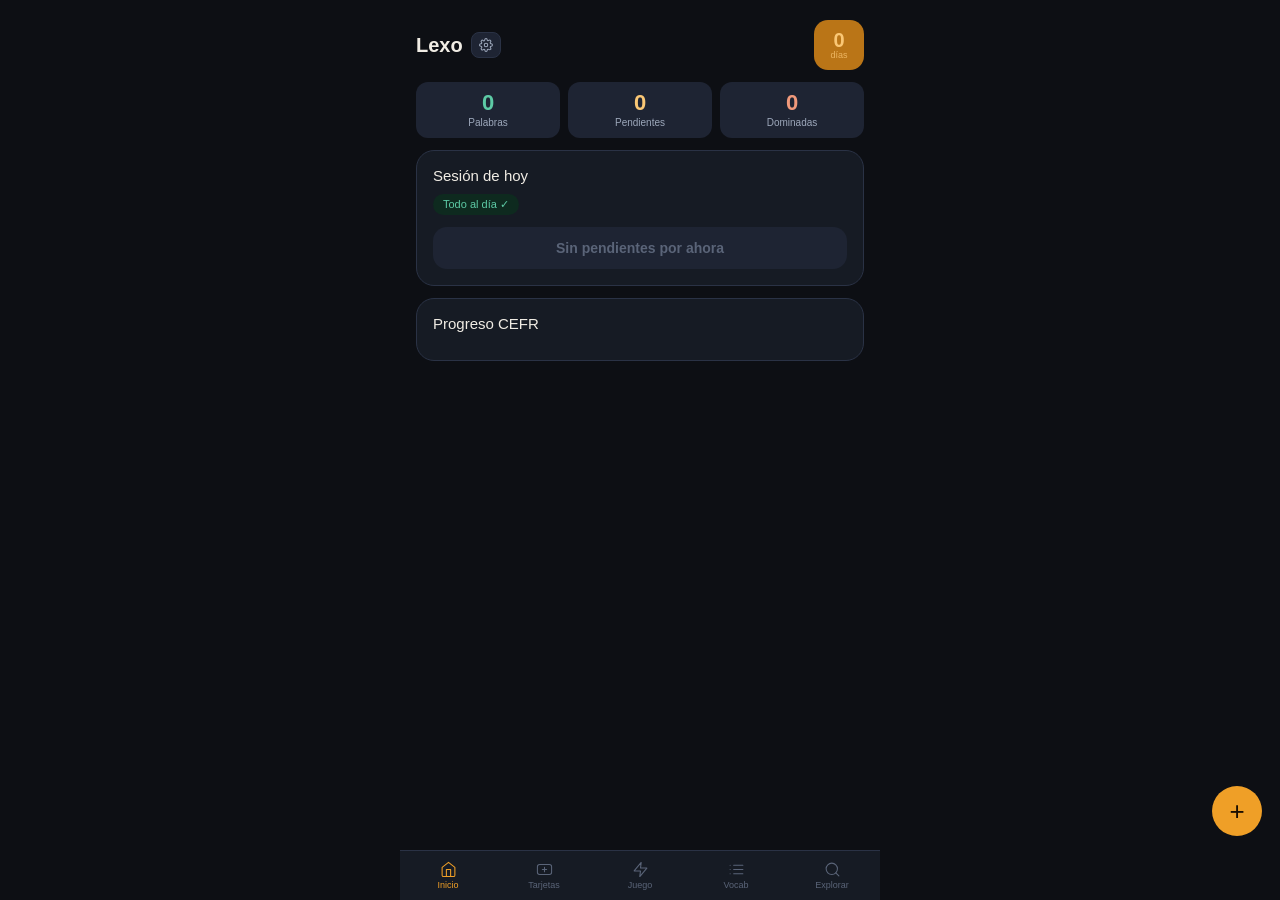
==== app/src/main/assets/Lexo.html @ b7b0d105 "Mover repositorio de cuenta; primer commit." ====
<!DOCTYPE html>
<html lang="es">
<head>
<meta charset="UTF-8">
<meta name="viewport" content="width=device-width, initial-scale=1, user-scalable=no, viewport-fit=cover">
<title>Lexo – Aprende inglés</title>
<style>
*{box-sizing:border-box;margin:0;padding:0;-webkit-tap-highlight-color:transparent}
:root{
  --bg:#0d0f14;--bg2:#161b24;--bg3:#1e2433;--border:#2a3245;
  --amber:#EF9F27;--amber-l:#FAC775;--amber-d:#BA7517;
  --teal:#1D9E75;--teal-l:#5DCAA5;
  --coral:#D85A30;--blue:#378ADD;--blue-l:#85B7EB;
  --red:#E24B4A;--pink-l:#ED93B1;--purple-l:#AFA9EC;
  --text:#f0ece4;--text2:#9da8bb;--text3:#5a6478;
  --font:-apple-system,BlinkMacSystemFont,'Segoe UI',sans-serif;
}
html,body{height:100%;width:100%;background:var(--bg);color:var(--text);font-family:var(--font);overflow:hidden;font-size:16px}
#app{height:100%;display:flex;flex-direction:column;max-width:480px;margin:0 auto;position:relative}
.screen{display:none;flex:1;flex-direction:column;overflow:hidden;min-height:0}
.screen.active{display:flex}
.scroll{flex:1;overflow-y:auto;padding:16px;min-height:0}
.scroll::-webkit-scrollbar{display:none}
.nav{display:flex;background:var(--bg2);border-top:0.5px solid var(--border);
  padding:6px 0;padding-bottom:max(6px,env(safe-area-inset-bottom));flex-shrink:0}
.nav-btn{flex:1;display:flex;flex-direction:column;align-items:center;gap:2px;
  padding:4px 2px;border:none;background:transparent;cursor:pointer;
  color:var(--text3);font-size:9px;font-family:var(--font);transition:color .15s}
.nav-btn.active{color:var(--amber)}
.nav-icon svg{width:17px;height:17px;stroke:currentColor;fill:none;stroke-width:1.5;stroke-linecap:round;stroke-linejoin:round;display:block}
.card{background:var(--bg2);border:0.5px solid var(--border);border-radius:18px;padding:16px;margin-bottom:12px}
.card-sm{background:var(--bg3);border:0.5px solid var(--border);border-radius:12px;padding:12px}
h2{font-size:20px;font-weight:600}
h3{font-size:15px;font-weight:500}
.muted{color:var(--text2);font-size:13px}
.tiny{color:var(--text3);font-size:11px}
.btn{border:none;border-radius:14px;padding:13px;font-size:14px;font-weight:600;
  font-family:var(--font);cursor:pointer;width:100%;transition:opacity .15s}
.btn:active{opacity:.85}
.btn-primary{background:var(--amber);color:#1a0e00}
.btn-primary:disabled{background:var(--bg3);color:var(--text3);cursor:default}
.btn-secondary{background:var(--bg3);border:0.5px solid var(--border);color:var(--text)}
.stats{display:grid;grid-template-columns:1fr 1fr 1fr;gap:8px;margin-bottom:12px}
.stat{background:var(--bg3);border-radius:12px;padding:10px;text-align:center}
.stat-n{font-size:22px;font-weight:600;line-height:1}
.stat-l{font-size:10px;color:var(--text2);margin-top:3px}
.chip{display:inline-block;padding:4px 10px;border-radius:20px;font-size:11px;font-weight:500}
.chip-new{background:#1a2d4a;color:var(--blue-l)}
.chip-review{background:#2a1e08;color:var(--amber-l)}
.chip-hard{background:#2d1515;color:#F0997B}
.chip-done{background:#0e2a1f;color:var(--teal-l)}
.cefr{display:inline-block;padding:2px 7px;border-radius:5px;font-size:10px;font-weight:700}
.cefr-a1,.cefr-a2{background:#1a2d4a;color:var(--blue-l)}
.cefr-b1,.cefr-b2{background:#2a1e08;color:var(--amber-l)}
.cefr-c1,.cefr-c2{background:#2d1a2a;color:var(--pink-l)}
.progress-bar{display:flex;gap:3px;padding:10px 16px 0;flex-shrink:0}
.prog-seg{flex:1;height:3px;border-radius:2px;background:var(--border)}
.prog-seg.done{background:var(--amber)}
.prog-seg.current{background:var(--amber-l)}
.flash-word{font-size:36px;font-weight:700;color:var(--text);letter-spacing:-1px}
.flash-pos{font-size:12px;color:var(--amber);font-weight:500;margin-top:2px}
.divider{height:0.5px;background:var(--border);margin:12px 0}
.ipa-row{display:flex;align-items:center;gap:10px;background:var(--bg);border-radius:10px;padding:8px 12px;margin-top:8px}
.play-btn{width:28px;height:28px;border-radius:50%;background:var(--amber-d);border:none;cursor:pointer;color:#fff;font-size:10px;flex-shrink:0;display:flex;align-items:center;justify-content:center}
.hint-badge{display:inline-block;background:var(--teal);border-radius:6px;padding:2px 8px;font-size:11px;color:#fff;margin-bottom:6px}
.hidden-pill{display:inline-block;background:var(--border);border-radius:4px;padding:3px 24px;color:var(--border);font-size:13px;user-select:none}
.rating{display:flex;gap:5px;padding:8px 14px 12px;flex-shrink:0}
.rate-btn{flex:1;padding:10px 4px;border-radius:12px;border:0.5px solid;cursor:pointer;font-size:11px;font-weight:500;font-family:var(--font);line-height:1.4;text-align:center;transition:opacity .1s}
.rate-btn:active{opacity:.8}
.rate-1{background:#1f0e0e;border-color:#993C1D;color:#F0997B}
.rate-2{background:#221a08;border-color:var(--amber-d);color:var(--amber-l)}
.rate-3{background:#0d2018;border-color:var(--teal);color:var(--teal-l)}
.rate-4{background:#0e1e3a;border-color:#185FA5;color:var(--blue-l)}
.mastery-bar{height:4px;background:var(--border);border-radius:2px;overflow:hidden;margin-top:4px}
.mastery-fill{height:100%;border-radius:2px;transition:width .4s}
input,textarea,select{background:var(--bg3);border:0.5px solid var(--border);border-radius:12px;padding:11px 13px;color:var(--text);font-size:14px;font-family:var(--font);width:100%;outline:none;-webkit-appearance:none}
input:focus,textarea:focus,select:focus{border-color:var(--amber-d)}
input::placeholder,textarea::placeholder{color:var(--text3)}
textarea{resize:none;height:68px}
select option{background:var(--bg3)}
label{display:block;font-size:12px;color:var(--text2);margin-bottom:5px;margin-top:12px}
label:first-child{margin-top:0}
.overlay{display:none;position:fixed;inset:0;background:rgba(0,0,0,.72);z-index:100;align-items:flex-end;justify-content:center}
.overlay.open{display:flex}
.modal{background:var(--bg2);border-radius:24px 24px 0 0;padding:20px 20px max(20px,env(safe-area-inset-bottom));width:100%;max-width:480px;max-height:90vh;overflow-y:auto}
.modal::-webkit-scrollbar{display:none}
.handle{width:36px;height:4px;border-radius:2px;background:var(--border);margin:0 auto 16px}
.fab{position:fixed;bottom:calc(64px + env(safe-area-inset-bottom));right:18px;width:50px;height:50px;border-radius:50%;background:var(--amber);border:none;cursor:pointer;font-size:26px;color:#1a0e00;display:none;align-items:center;justify-content:center;z-index:50;font-weight:300;line-height:1}
.game-word-big{font-size:40px;font-weight:700;text-align:center;letter-spacing:-1px}
.choices{display:grid;grid-template-columns:1fr 1fr;gap:8px;margin-bottom:10px}
.choice{background:var(--bg3);border:0.5px solid var(--border);border-radius:14px;padding:12px 8px;cursor:pointer;font-size:12px;color:var(--text);text-align:center;line-height:1.4;transition:border-color .1s,background .1s;font-family:var(--font)}
.choice.correct{background:#0d2018;border-color:var(--teal);color:var(--teal-l)}
.choice.wrong{background:#1f0e0e;border-color:var(--red);color:#F0997B}
.choice:active:not(.correct):not(.wrong){opacity:.8}
.word-row{display:flex;align-items:center;gap:10px;padding:11px 0;border-bottom:0.5px solid var(--border);cursor:pointer}
.word-row:last-child{border-bottom:none}
.word-dot{width:8px;height:8px;border-radius:50%;flex-shrink:0}
.center-view{flex:1;display:flex;flex-direction:column;align-items:center;justify-content:center;padding:32px;text-align:center}
.big-icon{font-size:56px;margin-bottom:14px}
.empty{text-align:center;padding:36px 20px;color:var(--text3);font-size:14px;line-height:1.7}
.filter-chip{padding:5px 12px;border-radius:20px;border:0.5px solid;background:transparent;font-size:11px;cursor:pointer;font-family:var(--font);transition:all .15s;white-space:nowrap}
.tag-row{display:flex;flex-wrap:wrap;gap:6px}
.streak-badge{width:50px;height:50px;border-radius:14px;background:var(--amber-d);display:flex;flex-direction:column;align-items:center;justify-content:center;flex-shrink:0}
.streak-n{font-size:20px;font-weight:700;color:var(--amber-l);line-height:1}
.streak-lbl{font-size:9px;color:var(--amber-l);opacity:.8}
.spinner{width:20px;height:20px;border:2px solid var(--border);border-top-color:var(--amber);border-radius:50%;animation:spin .7s linear infinite;display:inline-block}
@keyframes spin{to{transform:rotate(360deg)}}
.timer-svg{transform:rotate(-90deg)}
.timer-bg{fill:none;stroke:var(--border);stroke-width:3.5}
.timer-fg{fill:none;stroke-width:3.5;stroke-linecap:round}
.diff-grid{display:grid;grid-template-columns:1fr 1fr 1fr;gap:8px;margin:10px 0}
.diff-btn{padding:12px 6px;border-radius:14px;border:0.5px solid var(--border);background:var(--bg3);cursor:pointer;text-align:center;transition:all .15s;font-family:var(--font)}
.diff-btn.sel{border-color:var(--amber-d);background:#2a1e08}
.diff-title{font-size:13px;font-weight:600;color:var(--text)}
.diff-sub{font-size:10px;color:var(--text2);margin-top:3px;line-height:1.4}
.cefr-progress-card{background:var(--bg3);border-radius:14px;padding:11px 13px;margin-bottom:8px;border:0.5px solid var(--border)}
.cefr-prog-bar{height:4px;border-radius:3px;background:var(--border);overflow:hidden;margin-top:6px}
.cefr-prog-fill{height:100%;border-radius:3px}
.vtab-row{display:flex;overflow-x:auto;gap:6px;padding:0 16px 8px;flex-shrink:0}
.vtab-row::-webkit-scrollbar{display:none}
.vtab{padding:6px 12px;border-radius:20px;border:0.5px solid var(--border);background:transparent;font-size:11px;cursor:pointer;font-family:var(--font);color:var(--text2);white-space:nowrap;transition:all .15s}
.vtab.active{background:#2a1e08;border-color:var(--amber-d);color:var(--amber-l);font-weight:500}
.result-row{display:flex;justify-content:space-between;align-items:center;padding:8px 0;border-bottom:0.5px solid var(--border);font-size:13px}
.result-row:last-child{border-bottom:none}

/* Word image */
.word-img{width:100%;height:120px;border-radius:12px;object-fit:cover;margin-bottom:10px;background:var(--bg3);}

/* Suggested words */
.sug-word-card{background:var(--bg3);border:0.5px solid var(--border);border-radius:14px;padding:12px 14px;margin-bottom:8px;display:flex;align-items:center;gap:12px;cursor:pointer;transition:border-color .15s}
.sug-word-card:active{opacity:.8}
.sug-word-card.added{border-color:var(--teal);background:#0e2a1f}
.sug-word-info{flex:1;min-width:0}
.sug-word-name{font-size:16px;font-weight:600}
.sug-word-tr{font-size:12px;color:var(--amber-l);margin-top:2px}
.sug-word-meta{font-size:10px;color:var(--text3);margin-top:2px}
.sug-add-btn{width:30px;height:30px;border-radius:50%;border:none;cursor:pointer;font-size:16px;flex-shrink:0;display:flex;align-items:center;justify-content:center;font-family:var(--font);transition:all .2s}
.sug-add-btn.add{background:var(--amber);color:#1a0e00}
.sug-add-btn.done{background:var(--teal);color:#fff}

/* Audio example row */
.example-row{display:flex;align-items:flex-start;gap:8px}
.example-text{flex:1;font-size:13px;color:var(--text);font-style:italic;line-height:1.6}
.audio-btn{width:26px;height:26px;border-radius:50%;background:var(--bg3);border:0.5px solid var(--border);cursor:pointer;display:flex;align-items:center;justify-content:center;flex-shrink:0;margin-top:2px}
</style>
</head>
<body>
<div id="app">

<!-- ═══ HOME ══════════════════════════════════════════════════ -->
<div class="screen active" id="screen-home">
  <div class="scroll">
    <div style="display:flex;justify-content:space-between;align-items:center;margin-bottom:12px;padding-top:4px;">
      <div style="display:flex;align-items:center;gap:8px;">
        <h2>Lexo</h2>
        <button onclick="openSettings()" style="background:var(--bg3);border:0.5px solid var(--border);border-radius:8px;padding:5px 7px;cursor:pointer;display:flex;align-items:center;">
          <svg width="14" height="14" viewBox="0 0 24 24" fill="none" stroke="var(--text2)" stroke-width="1.8" stroke-linecap="round" stroke-linejoin="round"><circle cx="12" cy="12" r="3"/><path d="M19.4 15a1.65 1.65 0 00.33 1.82l.06.06a2 2 0 010 2.83 2 2 0 01-2.83 0l-.06-.06a1.65 1.65 0 00-1.82-.33 1.65 1.65 0 00-1 1.51V21a2 2 0 01-4 0v-.09A1.65 1.65 0 009 19.4a1.65 1.65 0 00-1.82.33l-.06.06a2 2 0 01-2.83-2.83l.06-.06A1.65 1.65 0 004.68 15a1.65 1.65 0 00-1.51-1H3a2 2 0 010-4h.09A1.65 1.65 0 004.6 9a1.65 1.65 0 00-.33-1.82l-.06-.06a2 2 0 012.83-2.83l.06.06A1.65 1.65 0 009 4.68a1.65 1.65 0 001-1.51V3a2 2 0 014 0v.09a1.65 1.65 0 001 1.51 1.65 1.65 0 001.82-.33l.06-.06a2 2 0 012.83 2.83l-.06.06A1.65 1.65 0 0019.4 9a1.65 1.65 0 001.51 1H21a2 2 0 010 4h-.09a1.65 1.65 0 00-1.51 1z"/></svg>
        </button>
      </div>
      <div class="streak-badge"><span class="streak-n" id="streak-count">0</span><span class="streak-lbl">días</span></div>
    </div>
    <div class="stats">
      <div class="stat"><div class="stat-n" style="color:var(--teal-l)" id="stat-total">0</div><div class="stat-l">Palabras</div></div>
      <div class="stat"><div class="stat-n" style="color:var(--amber-l)" id="stat-due">0</div><div class="stat-l">Pendientes</div></div>
      <div class="stat"><div class="stat-n" style="color:#F0997B" id="stat-mastered">0</div><div class="stat-l">Dominadas</div></div>
    </div>
    <div class="card">
      <h3 style="margin-bottom:10px;">Sesión de hoy</h3>
      <div class="tag-row" id="session-tags" style="margin-bottom:12px;"></div>
      <button class="btn btn-primary" id="start-btn" onclick="startStudy()">Comenzar sesión →</button>
    </div>
    <div class="card" style="margin-bottom:12px;">
      <div style="display:flex;justify-content:space-between;align-items:center;margin-bottom:12px;">
        <h3>Progreso CEFR</h3>
        <span style="font-size:11px;color:var(--amber-l);font-weight:500;" id="cefr-est"></span>
      </div>
      <div id="cefr-progress-list"></div>
    </div>
    <div style="height:8px;"></div>
  </div>
  <nav class="nav" id="nav1">
    <button class="nav-btn active" onclick="showScreen('home')"><div class="nav-icon"><svg viewBox="0 0 24 24"><path d="M3 9l9-7 9 7v11a2 2 0 01-2 2H5a2 2 0 01-2-2z"/><polyline points="9 22 9 12 15 12 15 22"/></svg></div>Inicio</button>
    <button class="nav-btn" onclick="showScreen('study')"><div class="nav-icon"><svg viewBox="0 0 24 24"><rect x="2" y="5" width="20" height="14" rx="3"/><path d="M12 9v6M9 12h6"/></svg></div>Tarjetas</button>
    <button class="nav-btn" onclick="showScreen('game')"><div class="nav-icon"><svg viewBox="0 0 24 24"><polygon points="13 2 3 14 12 14 11 22 21 10 12 10 13 2"/></svg></div>Juego</button>
    <button class="nav-btn" onclick="showScreen('vocab')"><div class="nav-icon"><svg viewBox="0 0 24 24"><line x1="8" y1="6" x2="21" y2="6"/><line x1="8" y1="12" x2="21" y2="12"/><line x1="8" y1="18" x2="21" y2="18"/><line x1="3" y1="6" x2="3.01" y2="6"/><line x1="3" y1="12" x2="3.01" y2="12"/><line x1="3" y1="18" x2="3.01" y2="18"/></svg></div>Vocab</button>
    <button class="nav-btn" onclick="showScreen('explore')"><div class="nav-icon"><svg viewBox="0 0 24 24"><circle cx="11" cy="11" r="8"/><path d="M21 21l-4.35-4.35"/></svg></div>Explorar</button>
  </nav>
</div>

<!-- ═══ STUDY ═════════════════════════════════════════════════ -->
<div class="screen" id="screen-study">
  <div id="study-session" style="display:flex;flex-direction:column;height:100%;min-height:0;">
    <div class="progress-bar" id="study-prog"></div>
    <div style="display:flex;justify-content:space-between;padding:5px 16px 0;flex-shrink:0;">
      <span class="tiny" id="study-counter">0 / 0</span>
      <span class="tiny" id="study-hint-lbl"></span>
    </div>
    <div class="scroll" id="flash-content" style="padding-bottom:4px;"></div>
    <div class="rating">
      <button class="rate-btn rate-1" onclick="rate(1)">✕<br><span style="font-size:10px;">Olvidé</span></button>
      <button class="rate-btn rate-2" onclick="rate(2)">~<br><span style="font-size:10px;">Difícil</span></button>
      <button class="rate-btn rate-3" onclick="rate(3)">✓<br><span style="font-size:10px;">Bien</span></button>
      <button class="rate-btn rate-4" onclick="rate(4)">★<br><span style="font-size:10px;">Fácil</span></button>
    </div>
  </div>
  <div id="study-complete" style="display:none;flex-direction:column;height:100%;">
    <div class="center-view">
      <div class="big-icon">🎉</div>
      <h2 style="margin-bottom:8px;">¡Sesión completada!</h2>
      <p class="muted" id="complete-msg" style="margin-bottom:24px;line-height:1.7;"></p>
      <button class="btn btn-primary" style="margin-bottom:10px;" onclick="showScreen('home')">Inicio</button>
      <button class="btn btn-secondary" onclick="startStudy()">Otra sesión</button>
    </div>
  </div>
  <div id="study-empty" style="display:none;flex-direction:column;height:100%;">
    <div class="center-view">
      <div class="big-icon">✨</div>
      <h2 style="margin-bottom:8px;">Todo al día</h2>
      <p class="muted" id="empty-msg" style="margin-bottom:24px;"></p>
      <button class="btn btn-primary" onclick="showScreen('home')">Volver al inicio</button>
    </div>
  </div>
  <nav class="nav">
    <button class="nav-btn" onclick="showScreen('home')"><div class="nav-icon"><svg viewBox="0 0 24 24"><path d="M3 9l9-7 9 7v11a2 2 0 01-2 2H5a2 2 0 01-2-2z"/><polyline points="9 22 9 12 15 12 15 22"/></svg></div>Inicio</button>
    <button class="nav-btn active"><div class="nav-icon"><svg viewBox="0 0 24 24"><rect x="2" y="5" width="20" height="14" rx="3"/><path d="M12 9v6M9 12h6"/></svg></div>Tarjetas</button>
    <button class="nav-btn" onclick="showScreen('game')"><div class="nav-icon"><svg viewBox="0 0 24 24"><polygon points="13 2 3 14 12 14 11 22 21 10 12 10 13 2"/></svg></div>Juego</button>
    <button class="nav-btn" onclick="showScreen('vocab')"><div class="nav-icon"><svg viewBox="0 0 24 24"><line x1="8" y1="6" x2="21" y2="6"/><line x1="8" y1="12" x2="21" y2="12"/><line x1="8" y1="18" x2="21" y2="18"/><line x1="3" y1="6" x2="3.01" y2="6"/><line x1="3" y1="12" x2="3.01" y2="12"/><line x1="3" y1="18" x2="3.01" y2="18"/></svg></div>Vocab</button>
    <button class="nav-btn" onclick="showScreen('explore')"><div class="nav-icon"><svg viewBox="0 0 24 24"><circle cx="11" cy="11" r="8"/><path d="M21 21l-4.35-4.35"/></svg></div>Explorar</button>
  </nav>
</div>

<!-- ═══ GAME ══════════════════════════════════════════════════ -->
<div class="screen" id="screen-game">
  <div id="game-setup" style="display:flex;flex-direction:column;height:100%;">
    <div class="scroll">
      <div style="padding-top:4px;margin-bottom:14px;">
        <h2>Juego diario</h2>
        <div class="muted" id="game-eligible-count" style="margin-top:2px;font-size:12px;"></div>
      </div>
      <div class="card">
        <h3 style="margin-bottom:4px;">Dificultad</h3>
        <div class="diff-grid" id="diff-selector">
          <div class="diff-btn sel" onclick="setDiff('easy',this)">
            <div class="diff-title" style="color:var(--teal-l);">Fácil</div>
            <div class="diff-sub">Traducción · 15s</div>
          </div>
          <div class="diff-btn" onclick="setDiff('medium',this)">
            <div class="diff-title" style="color:var(--amber-l);">Medio</div>
            <div class="diff-sub">Significado · 10s</div>
          </div>
          <div class="diff-btn" onclick="setDiff('hard',this)">
            <div class="diff-title" style="color:#F0997B;">Difícil</div>
            <div class="diff-sub">Definición · 6s</div>
          </div>
        </div>
      </div>
      <div class="card">
        <h3 style="margin-bottom:10px;">Palabras por sesión</h3>
        <div style="display:flex;gap:8px;">
          <div id="mode-10" class="diff-btn sel" style="flex:1;" onclick="setMode(10,this)"><div class="diff-title">10</div><div class="diff-sub">~3 min</div></div>
          <div id="mode-20" class="diff-btn" style="flex:1;" onclick="setMode(20,this)"><div class="diff-title">20</div><div class="diff-sub">~6 min</div></div>
        </div>
      </div>
      <button class="btn btn-primary" onclick="startGame()" id="game-start-btn">Comenzar juego →</button>
      <div style="height:8px;"></div>
    </div>
    <nav class="nav">
      <button class="nav-btn" onclick="showScreen('home')"><div class="nav-icon"><svg viewBox="0 0 24 24"><path d="M3 9l9-7 9 7v11a2 2 0 01-2 2H5a2 2 0 01-2-2z"/><polyline points="9 22 9 12 15 12 15 22"/></svg></div>Inicio</button>
      <button class="nav-btn" onclick="showScreen('study')"><div class="nav-icon"><svg viewBox="0 0 24 24"><rect x="2" y="5" width="20" height="14" rx="3"/><path d="M12 9v6M9 12h6"/></svg></div>Tarjetas</button>
      <button class="nav-btn active"><div class="nav-icon"><svg viewBox="0 0 24 24"><polygon points="13 2 3 14 12 14 11 22 21 10 12 10 13 2"/></svg></div>Juego</button>
      <button class="nav-btn" onclick="showScreen('vocab')"><div class="nav-icon"><svg viewBox="0 0 24 24"><line x1="8" y1="6" x2="21" y2="6"/><line x1="8" y1="12" x2="21" y2="12"/><line x1="8" y1="18" x2="21" y2="18"/><line x1="3" y1="6" x2="3.01" y2="6"/><line x1="3" y1="12" x2="3.01" y2="12"/><line x1="3" y1="18" x2="3.01" y2="18"/></svg></div>Vocab</button>
      <button class="nav-btn" onclick="showScreen('explore')"><div class="nav-icon"><svg viewBox="0 0 24 24"><circle cx="11" cy="11" r="8"/><path d="M21 21l-4.35-4.35"/></svg></div>Explorar</button>
    </nav>
  </div>
  <div id="game-play" style="display:none;flex-direction:column;height:100%;min-height:0;">
    <div style="padding:8px 16px 0;display:flex;justify-content:space-between;align-items:center;flex-shrink:0;">
      <span class="tiny" id="gp-counter"></span>
      <svg class="timer-svg" width="40" height="40" viewBox="0 0 40 40">
        <circle class="timer-bg" cx="20" cy="20" r="16"/>
        <circle class="timer-fg" id="timer-ring" cx="20" cy="20" r="16" stroke="var(--amber)" stroke-dasharray="100.5" stroke-dashoffset="0"/>
        <text x="20" y="20" text-anchor="middle" dominant-baseline="central" font-size="10" font-weight="600" fill="var(--amber-l)" id="timer-txt">—</text>
      </svg>
      <span class="tiny" id="gp-score" style="color:var(--amber-l);font-weight:600;min-width:50px;text-align:right;"></span>
    </div>
    <div class="scroll" id="game-play-content" style="padding-top:6px;"></div>
    <nav class="nav">
      <button class="nav-btn" onclick="showScreen('home')"><div class="nav-icon"><svg viewBox="0 0 24 24"><path d="M3 9l9-7 9 7v11a2 2 0 01-2 2H5a2 2 0 01-2-2z"/><polyline points="9 22 9 12 15 12 15 22"/></svg></div>Inicio</button>
      <button class="nav-btn" onclick="showScreen('study')"><div class="nav-icon"><svg viewBox="0 0 24 24"><rect x="2" y="5" width="20" height="14" rx="3"/><path d="M12 9v6M9 12h6"/></svg></div>Tarjetas</button>
      <button class="nav-btn active"><div class="nav-icon"><svg viewBox="0 0 24 24"><polygon points="13 2 3 14 12 14 11 22 21 10 12 10 13 2"/></svg></div>Juego</button>
      <button class="nav-btn" onclick="showScreen('vocab')"><div class="nav-icon"><svg viewBox="0 0 24 24"><line x1="8" y1="6" x2="21" y2="6"/><line x1="8" y1="12" x2="21" y2="12"/><line x1="8" y1="18" x2="21" y2="18"/><line x1="3" y1="6" x2="3.01" y2="6"/><line x1="3" y1="12" x2="3.01" y2="12"/><line x1="3" y1="18" x2="3.01" y2="18"/></svg></div>Vocab</button>
      <button class="nav-btn" onclick="showScreen('explore')"><div class="nav-icon"><svg viewBox="0 0 24 24"><circle cx="11" cy="11" r="8"/><path d="M21 21l-4.35-4.35"/></svg></div>Explorar</button>
    </nav>
  </div>
  <div id="game-results" style="display:none;flex-direction:column;height:100%;">
    <div class="scroll">
      <div style="padding-top:4px;margin-bottom:14px;"><h2>Resultados</h2><div class="muted" id="results-sub" style="margin-top:2px;font-size:12px;"></div></div>
      <div class="stats" style="margin-bottom:14px;">
        <div class="stat"><div class="stat-n" style="color:var(--teal-l)" id="res-correct">0</div><div class="stat-l">Correctas</div></div>
        <div class="stat"><div class="stat-n" style="color:var(--amber-l)" id="res-score">0</div><div class="stat-l">Puntos</div></div>
        <div class="stat"><div class="stat-n" style="color:var(--blue-l)" id="res-avgtime">0s</div><div class="stat-l">Tiempo prom.</div></div>
      </div>
      <div class="card"><h3 style="margin-bottom:10px;">Detalle</h3><div id="results-detail"></div></div>
      <div style="display:flex;gap:8px;margin-top:4px;">
        <button class="btn btn-secondary" style="flex:1;" onclick="showGameView('setup')">Nueva sesión</button>
        <button class="btn btn-primary" style="flex:1;" onclick="showScreen('home')">Inicio</button>
      </div>
      <div style="height:8px;"></div>
    </div>
    <nav class="nav">
      <button class="nav-btn" onclick="showScreen('home')"><div class="nav-icon"><svg viewBox="0 0 24 24"><path d="M3 9l9-7 9 7v11a2 2 0 01-2 2H5a2 2 0 01-2-2z"/><polyline points="9 22 9 12 15 12 15 22"/></svg></div>Inicio</button>
      <button class="nav-btn" onclick="showScreen('study')"><div class="nav-icon"><svg viewBox="0 0 24 24"><rect x="2" y="5" width="20" height="14" rx="3"/><path d="M12 9v6M9 12h6"/></svg></div>Tarjetas</button>
      <button class="nav-btn active"><div class="nav-icon"><svg viewBox="0 0 24 24"><polygon points="13 2 3 14 12 14 11 22 21 10 12 10 13 2"/></svg></div>Juego</button>
      <button class="nav-btn" onclick="showScreen('vocab')"><div class="nav-icon"><svg viewBox="0 0 24 24"><line x1="8" y1="6" x2="21" y2="6"/><line x1="8" y1="12" x2="21" y2="12"/><line x1="8" y1="18" x2="21" y2="18"/><line x1="3" y1="6" x2="3.01" y2="6"/><line x1="3" y1="12" x2="3.01" y2="12"/><line x1="3" y1="18" x2="3.01" y2="18"/></svg></div>Vocab</button>
      <button class="nav-btn" onclick="showScreen('explore')"><div class="nav-icon"><svg viewBox="0 0 24 24"><circle cx="11" cy="11" r="8"/><path d="M21 21l-4.35-4.35"/></svg></div>Explorar</button>
    </nav>
  </div>
</div>

<!-- ═══ VOCAB ═════════════════════════════════════════════════ -->
<div class="screen" id="screen-vocab">
  <div style="padding:12px 16px 4px;flex-shrink:0;">
    <div style="display:flex;justify-content:space-between;align-items:center;margin-bottom:8px;padding-top:2px;">
      <h2>Mi vocabulario</h2>
      <span class="muted" id="vocab-count" style="font-size:12px;"></span>
    </div>
    <input type="text" id="vocab-search" placeholder="Buscar..." oninput="renderVocab()" style="margin-bottom:8px;">
  </div>
  <div class="vtab-row">
    <button class="vtab active" onclick="setVocabTab('status','all',this)">Todas</button>
    <button class="vtab" onclick="setVocabTab('status','new',this)">Nuevas</button>
    <button class="vtab" onclick="setVocabTab('status','hard',this)">Difíciles</button>
    <button class="vtab" onclick="setVocabTab('status','review',this)">Revisión</button>
    <button class="vtab" onclick="setVocabTab('status','mastered',this)">Dominadas</button>
  </div>
  <div class="vtab-row" style="padding-top:0;">
    <button class="vtab active" onclick="setVocabTab('cefr','all',this)">Todos</button>
    <button class="vtab" onclick="setVocabTab('cefr','A1',this)">A1</button>
    <button class="vtab" onclick="setVocabTab('cefr','A2',this)">A2</button>
    <button class="vtab" onclick="setVocabTab('cefr','B1',this)">B1</button>
    <button class="vtab" onclick="setVocabTab('cefr','B2',this)">B2</button>
    <button class="vtab" onclick="setVocabTab('cefr','C1',this)">C1</button>
    <button class="vtab" onclick="setVocabTab('cefr','C2',this)">C2</button>
  </div>
  <div class="vtab-row" style="padding-top:0;padding-bottom:4px;">
    <button class="vtab active" onclick="setVocabTab('cat','all',this)">Todos temas</button>
    <button class="vtab" onclick="setVocabTab('cat','Technology',this)">Tecnología</button>
    <button class="vtab" onclick="setVocabTab('cat','Business',this)">Negocios</button>
    <button class="vtab" onclick="setVocabTab('cat','Travel',this)">Viajes</button>
    <button class="vtab" onclick="setVocabTab('cat','Food',this)">Comida</button>
    <button class="vtab" onclick="setVocabTab('cat','Health',this)">Salud</button>
    <button class="vtab" onclick="setVocabTab('cat','Finance',this)">Finanzas</button>
    <button class="vtab" onclick="setVocabTab('cat','Daily',this)">Cotidiano</button>
    <button class="vtab" onclick="setVocabTab('cat','Science',this)">Ciencia</button>
  </div>
  <div class="scroll" style="padding-top:4px;" id="vocab-list"></div>
  <nav class="nav">
    <button class="nav-btn" onclick="showScreen('home')"><div class="nav-icon"><svg viewBox="0 0 24 24"><path d="M3 9l9-7 9 7v11a2 2 0 01-2 2H5a2 2 0 01-2-2z"/><polyline points="9 22 9 12 15 12 15 22"/></svg></div>Inicio</button>
    <button class="nav-btn" onclick="showScreen('study')"><div class="nav-icon"><svg viewBox="0 0 24 24"><rect x="2" y="5" width="20" height="14" rx="3"/><path d="M12 9v6M9 12h6"/></svg></div>Tarjetas</button>
    <button class="nav-btn" onclick="showScreen('game')"><div class="nav-icon"><svg viewBox="0 0 24 24"><polygon points="13 2 3 14 12 14 11 22 21 10 12 10 13 2"/></svg></div>Juego</button>
    <button class="nav-btn active"><div class="nav-icon"><svg viewBox="0 0 24 24"><line x1="8" y1="6" x2="21" y2="6"/><line x1="8" y1="12" x2="21" y2="12"/><line x1="8" y1="18" x2="21" y2="18"/><line x1="3" y1="6" x2="3.01" y2="6"/><line x1="3" y1="12" x2="3.01" y2="12"/><line x1="3" y1="18" x2="3.01" y2="18"/></svg></div>Vocab</button>
    <button class="nav-btn" onclick="showScreen('explore')"><div class="nav-icon"><svg viewBox="0 0 24 24"><circle cx="11" cy="11" r="8"/><path d="M21 21l-4.35-4.35"/></svg></div>Explorar</button>
  </nav>
</div>

<!-- ═══ EXPLORE ═══════════════════════════════════════════════ -->
<div class="screen" id="screen-explore">
  <div style="padding:10px 16px 4px;flex-shrink:0;">
    <div style="padding-top:2px;margin-bottom:8px;display:flex;justify-content:space-between;align-items:flex-start;">
      <div>
        <h2>Explorar</h2>
        <p class="muted" style="font-size:11px;margin-top:2px;">1,084 palabras · A1 a C2 · Toca <strong style="color:var(--amber)">+</strong> para agregar</p>
      </div>
    </div>
    <input type="text" id="explore-search" placeholder="Buscar por palabra o traducción..." oninput="explorePage=0;renderExplore()" style="margin-bottom:0;">
  </div>
  <div class="vtab-row" id="explore-tabs" style="padding-top:6px;">
    <button class="vtab active" onclick="setExploreLevel('all',this)">Todos niveles</button>
    <button class="vtab" onclick="setExploreLevel('A1',this)">A1</button>
    <button class="vtab" onclick="setExploreLevel('A2',this)">A2</button>
    <button class="vtab" onclick="setExploreLevel('B1',this)">B1</button>
    <button class="vtab" onclick="setExploreLevel('B2',this)">B2</button>
    <button class="vtab" onclick="setExploreLevel('C1',this)">C1</button>
    <button class="vtab" onclick="setExploreLevel('C2',this)">C2</button>
  </div>
  <div class="vtab-row" id="explore-cat-tabs" style="padding-top:0;padding-bottom:4px;">
    <button class="vtab active" onclick="setExploreCat('all',this)">Todos temas</button>
    <button class="vtab" onclick="setExploreCat('Daily',this)">Cotidiano</button>
    <button class="vtab" onclick="setExploreCat('Business',this)">Negocios</button>
    <button class="vtab" onclick="setExploreCat('Technology',this)">Tecnología</button>
    <button class="vtab" onclick="setExploreCat('Finance',this)">Finanzas</button>
    <button class="vtab" onclick="setExploreCat('Health',this)">Salud</button>
    <button class="vtab" onclick="setExploreCat('Science',this)">Ciencia</button>
    <button class="vtab" onclick="setExploreCat('Education',this)">Educación</button>
    <button class="vtab" onclick="setExploreCat('Travel',this)">Viajes</button>
    <button class="vtab" onclick="setExploreCat('Food',this)">Comida</button>
    <button class="vtab" onclick="setExploreCat('Arts',this)">Arte</button>
    <button class="vtab" onclick="setExploreCat('Nature',this)">Naturaleza</button>
    <button class="vtab" onclick="setExploreCat('Society',this)">Sociedad</button>
  </div>
  <div class="scroll" style="padding-top:2px;" id="explore-list"></div>
  <nav class="nav">
    <button class="nav-btn" onclick="showScreen('home')"><div class="nav-icon"><svg viewBox="0 0 24 24"><path d="M3 9l9-7 9 7v11a2 2 0 01-2 2H5a2 2 0 01-2-2z"/><polyline points="9 22 9 12 15 12 15 22"/></svg></div>Inicio</button>
    <button class="nav-btn" onclick="showScreen('study')"><div class="nav-icon"><svg viewBox="0 0 24 24"><rect x="2" y="5" width="20" height="14" rx="3"/><path d="M12 9v6M9 12h6"/></svg></div>Tarjetas</button>
    <button class="nav-btn" onclick="showScreen('game')"><div class="nav-icon"><svg viewBox="0 0 24 24"><polygon points="13 2 3 14 12 14 11 22 21 10 12 10 13 2"/></svg></div>Juego</button>
    <button class="nav-btn" onclick="showScreen('vocab')"><div class="nav-icon"><svg viewBox="0 0 24 24"><line x1="8" y1="6" x2="21" y2="6"/><line x1="8" y1="12" x2="21" y2="12"/><line x1="8" y1="18" x2="21" y2="18"/><line x1="3" y1="6" x2="3.01" y2="6"/><line x1="3" y1="12" x2="3.01" y2="12"/><line x1="3" y1="18" x2="3.01" y2="18"/></svg></div>Vocab</button>
    <button class="nav-btn active"><div class="nav-icon"><svg viewBox="0 0 24 24"><circle cx="11" cy="11" r="8"/><path d="M21 21l-4.35-4.35"/></svg></div>Explorar</button>
  </nav>
</div>

</div><!-- #app -->

<button class="fab" id="fab" onclick="openAddWord()">+</button>

<!-- ADD WORD MODAL -->
<div class="overlay" id="add-overlay">
  <div class="modal">
    <div class="handle"></div>
    <h3 style="margin-bottom:12px;">Agregar palabra</h3>
    <label>Palabra en inglés</label>
    <input type="text" id="new-word" placeholder="ej: resilience" autocomplete="off" autocorrect="off" autocapitalize="off" spellcheck="false">
    <label>Tema / Categoría</label>
    <select id="new-cat">
      <option value="General">General</option>
      <option value="Technology">Tecnología</option>
      <option value="Business">Negocios</option>
      <option value="Finance">Finanzas</option>
      <option value="Travel">Viajes</option>
      <option value="Food">Comida</option>
      <option value="Health">Salud</option>
      <option value="Science">Ciencia</option>
      <option value="Arts">Arte / Cultura</option>
      <option value="Daily">Cotidiano</option>
    </select>
    <label>Contexto donde la encontraste (opcional)</label>
    <textarea id="new-ctx" placeholder="ej: She showed great resilience after the setback."></textarea>
    <div id="add-loading" style="display:none;text-align:center;padding:18px 0;">
      <div class="spinner"></div>
      <div class="muted" style="margin-top:8px;font-size:13px;">Buscando en el diccionario…</div>
    </div>
    <div id="add-preview" style="display:none;margin-top:10px;"></div>
    <div id="add-error" style="display:none;color:#F0997B;font-size:13px;padding:8px 0;line-height:1.6;"></div>
    <div style="display:flex;gap:8px;margin-top:12px;" id="add-actions">
      <button class="btn btn-secondary" onclick="closeAddModal()" style="flex:1;">Cancelar</button>
      <button class="btn btn-primary" onclick="generateCard()" style="flex:1;">Buscar →</button>
    </div>
    <div style="display:none;gap:8px;margin-top:12px;" id="save-actions">
      <button class="btn btn-secondary" onclick="resetAddModal()" style="flex:1;">← Atrás</button>
      <button class="btn btn-primary" onclick="saveWord()" style="flex:1;">Guardar ✓</button>
    </div>
  </div>
</div>

<!-- WORD DETAIL MODAL -->
<div class="overlay" id="detail-overlay">
  <div class="modal" id="detail-body"></div>
</div>

<!-- SETTINGS MODAL -->
<div class="overlay" id="settings-overlay">
  <div class="modal">
    <div class="handle"></div>
    <h3 style="margin-bottom:4px;">Configuración</h3>
    <p class="muted" style="font-size:12px;margin-bottom:14px;">100% gratuito · Sin claves de API</p>
    <div class="card-sm" style="margin-bottom:14px;">
      <div class="result-row"><span style="color:var(--text2);">Palabras guardadas</span><span id="s-words" style="font-weight:500;"></span></div>
      <div class="result-row"><span style="color:var(--text2);">Sesiones</span><span id="s-sessions" style="font-weight:500;"></span></div>
      <div class="result-row"><span style="color:var(--text2);">Racha actual</span><span id="s-streak" style="font-weight:500;"></span></div>
      <div class="result-row"><span style="color:var(--text2);">Juegos completados</span><span id="s-games" style="font-weight:500;"></span></div>
    </div>
    <button class="btn btn-secondary" onclick="closeSettings()" style="margin-bottom:10px;">Cerrar</button>
    <div style="border-top:0.5px solid var(--border);padding-top:12px;margin-top:4px;">
      <p class="tiny" style="margin-bottom:8px;">Zona de peligro</p>
      <button class="btn" style="background:#2d1515;border:0.5px solid #993C1D;color:#F0997B;" onclick="resetApp()">Borrar todos los datos</button>
    </div>
  </div>
</div>
<script src="script.js"></script>
</body>
</html>
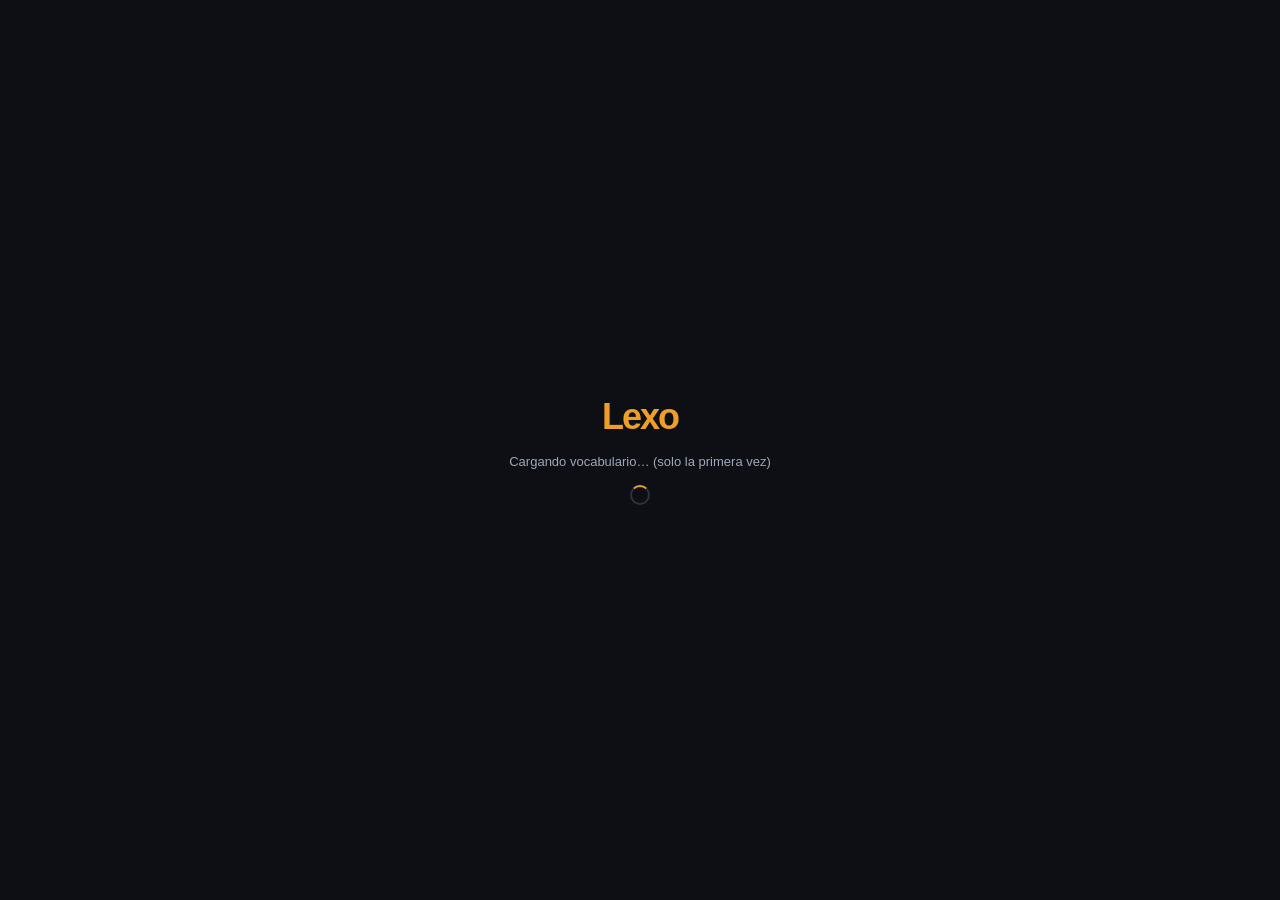
==== commit c7eb190e: "Fix some vfx, update cards and explore section" ====
--- a/app/src/main/assets/Lexo.html
+++ b/app/src/main/assets/Lexo.html
@@ -17,12 +17,58 @@
 }
 html,body{height:100%;width:100%;background:var(--bg);color:var(--text);font-family:var(--font);overflow:hidden;font-size:16px}
 #app{height:100%;display:flex;flex-direction:column;max-width:480px;margin:0 auto;position:relative}
-.screen{display:none;flex:1;flex-direction:column;overflow:hidden;min-height:0}
-.screen.active{display:flex}
+.screen{
+  position:absolute; /* 🔥 ESTE ES EL CAMBIO CLAVE */
+  inset:0;
+
+  display:flex;
+  flex-direction:column;
+  overflow:hidden;
+
+  /* espacio para la nav */
+  padding-bottom:70px;
+
+  opacity:0;
+  transform:translateX(100%);
+  pointer-events:none;
+
+  transition:all .3s cubic-bezier(.4,0,.2,1);
+}
+
+.screen.active{
+  opacity:1;
+  transform:translateX(0);
+  pointer-events:auto;
+  z-index:1;
+}
+
+/* salida */
+.screen.exit-left{
+  transform:translateX(100%);
+  opacity:0;
+}
+
+.screen.exit-right{
+  transform:translateX(-100%);
+  opacity:0;
+}
 .scroll{flex:1;overflow-y:auto;padding:16px;min-height:0}
 .scroll::-webkit-scrollbar{display:none}
-.nav{display:flex;background:var(--bg2);border-top:0.5px solid var(--border);
-  padding:6px 0;padding-bottom:max(6px,env(safe-area-inset-bottom));flex-shrink:0}
+.nav{
+  position:absolute; /* 🔥 clave */
+  bottom:0;
+  left:0;
+  right:0;
+
+  display:flex;
+  background:var(--bg2);
+  border-top:0.5px solid var(--border);
+
+  padding:6px 0;
+  padding-bottom:max(6px,env(safe-area-inset-bottom));
+
+  z-index:10; /* por encima de screens */
+}
 .nav-btn{flex:1;display:flex;flex-direction:column;align-items:center;gap:2px;
   padding:4px 2px;border:none;background:transparent;cursor:pointer;
   color:var(--text3);font-size:9px;font-family:var(--font);transition:color .15s}
@@ -57,6 +103,20 @@
 .prog-seg{flex:1;height:3px;border-radius:2px;background:var(--border)}
 .prog-seg.done{background:var(--amber)}
 .prog-seg.current{background:var(--amber-l)}
+.flashcard-enter {
+  animation: cardFadeIn 0.35s ease;
+}
+
+@keyframes cardFadeIn {
+  from {
+    opacity: 0;
+    transform: translateY(12px) scale(0.98);
+  }
+  to {
+    opacity: 1;
+    transform: translateY(0) scale(1);
+  }
+}
 .flash-word{font-size:36px;font-weight:700;color:var(--text);letter-spacing:-1px}
 .flash-pos{font-size:12px;color:var(--amber);font-weight:500;margin-top:2px}
 .divider{height:0.5px;background:var(--border);margin:12px 0}
@@ -127,7 +187,21 @@
 .word-img{width:100%;height:120px;border-radius:12px;object-fit:cover;margin-bottom:10px;background:var(--bg3);}
 
 /* Suggested words */
-.sug-word-card{background:var(--bg3);border:0.5px solid var(--border);border-radius:14px;padding:12px 14px;margin-bottom:8px;display:flex;align-items:center;gap:12px;cursor:pointer;transition:border-color .15s}
+.sug-word-card{
+  background:var(--bg3);
+  border:0.5px solid var(--border);
+  border-radius:14px;
+  padding:12px 14px;
+  margin-bottom:8px;
+
+  display:grid; /* 🔥 cambio clave */
+  grid-template-columns: 64px 1fr 40px; /* 🔥 columnas fijas */
+  align-items:center;
+  gap:12px;
+
+  cursor:pointer;
+  transition:border-color .15s;
+}
 .sug-word-card:active{opacity:.8}
 .sug-word-card.added{border-color:var(--teal);background:#0e2a1f}
 .sug-word-info{flex:1;min-width:0}
@@ -178,13 +252,6 @@
     </div>
     <div style="height:8px;"></div>
   </div>
-  <nav class="nav" id="nav1">
-    <button class="nav-btn active" onclick="showScreen('home')"><div class="nav-icon"><svg viewBox="0 0 24 24"><path d="M3 9l9-7 9 7v11a2 2 0 01-2 2H5a2 2 0 01-2-2z"/><polyline points="9 22 9 12 15 12 15 22"/></svg></div>Inicio</button>
-    <button class="nav-btn" onclick="showScreen('study')"><div class="nav-icon"><svg viewBox="0 0 24 24"><rect x="2" y="5" width="20" height="14" rx="3"/><path d="M12 9v6M9 12h6"/></svg></div>Tarjetas</button>
-    <button class="nav-btn" onclick="showScreen('game')"><div class="nav-icon"><svg viewBox="0 0 24 24"><polygon points="13 2 3 14 12 14 11 22 21 10 12 10 13 2"/></svg></div>Juego</button>
-    <button class="nav-btn" onclick="showScreen('vocab')"><div class="nav-icon"><svg viewBox="0 0 24 24"><line x1="8" y1="6" x2="21" y2="6"/><line x1="8" y1="12" x2="21" y2="12"/><line x1="8" y1="18" x2="21" y2="18"/><line x1="3" y1="6" x2="3.01" y2="6"/><line x1="3" y1="12" x2="3.01" y2="12"/><line x1="3" y1="18" x2="3.01" y2="18"/></svg></div>Vocab</button>
-    <button class="nav-btn" onclick="showScreen('explore')"><div class="nav-icon"><svg viewBox="0 0 24 24"><circle cx="11" cy="11" r="8"/><path d="M21 21l-4.35-4.35"/></svg></div>Explorar</button>
-  </nav>
 </div>
 
 <!-- ═══ STUDY ═════════════════════════════════════════════════ -->
@@ -220,13 +287,6 @@
       <button class="btn btn-primary" onclick="showScreen('home')">Volver al inicio</button>
     </div>
   </div>
-  <nav class="nav">
-    <button class="nav-btn" onclick="showScreen('home')"><div class="nav-icon"><svg viewBox="0 0 24 24"><path d="M3 9l9-7 9 7v11a2 2 0 01-2 2H5a2 2 0 01-2-2z"/><polyline points="9 22 9 12 15 12 15 22"/></svg></div>Inicio</button>
-    <button class="nav-btn active"><div class="nav-icon"><svg viewBox="0 0 24 24"><rect x="2" y="5" width="20" height="14" rx="3"/><path d="M12 9v6M9 12h6"/></svg></div>Tarjetas</button>
-    <button class="nav-btn" onclick="showScreen('game')"><div class="nav-icon"><svg viewBox="0 0 24 24"><polygon points="13 2 3 14 12 14 11 22 21 10 12 10 13 2"/></svg></div>Juego</button>
-    <button class="nav-btn" onclick="showScreen('vocab')"><div class="nav-icon"><svg viewBox="0 0 24 24"><line x1="8" y1="6" x2="21" y2="6"/><line x1="8" y1="12" x2="21" y2="12"/><line x1="8" y1="18" x2="21" y2="18"/><line x1="3" y1="6" x2="3.01" y2="6"/><line x1="3" y1="12" x2="3.01" y2="12"/><line x1="3" y1="18" x2="3.01" y2="18"/></svg></div>Vocab</button>
-    <button class="nav-btn" onclick="showScreen('explore')"><div class="nav-icon"><svg viewBox="0 0 24 24"><circle cx="11" cy="11" r="8"/><path d="M21 21l-4.35-4.35"/></svg></div>Explorar</button>
-  </nav>
 </div>
 
 <!-- ═══ GAME ══════════════════════════════════════════════════ -->
@@ -264,13 +324,6 @@
       <button class="btn btn-primary" onclick="startGame()" id="game-start-btn">Comenzar juego →</button>
       <div style="height:8px;"></div>
     </div>
-    <nav class="nav">
-      <button class="nav-btn" onclick="showScreen('home')"><div class="nav-icon"><svg viewBox="0 0 24 24"><path d="M3 9l9-7 9 7v11a2 2 0 01-2 2H5a2 2 0 01-2-2z"/><polyline points="9 22 9 12 15 12 15 22"/></svg></div>Inicio</button>
-      <button class="nav-btn" onclick="showScreen('study')"><div class="nav-icon"><svg viewBox="0 0 24 24"><rect x="2" y="5" width="20" height="14" rx="3"/><path d="M12 9v6M9 12h6"/></svg></div>Tarjetas</button>
-      <button class="nav-btn active"><div class="nav-icon"><svg viewBox="0 0 24 24"><polygon points="13 2 3 14 12 14 11 22 21 10 12 10 13 2"/></svg></div>Juego</button>
-      <button class="nav-btn" onclick="showScreen('vocab')"><div class="nav-icon"><svg viewBox="0 0 24 24"><line x1="8" y1="6" x2="21" y2="6"/><line x1="8" y1="12" x2="21" y2="12"/><line x1="8" y1="18" x2="21" y2="18"/><line x1="3" y1="6" x2="3.01" y2="6"/><line x1="3" y1="12" x2="3.01" y2="12"/><line x1="3" y1="18" x2="3.01" y2="18"/></svg></div>Vocab</button>
-      <button class="nav-btn" onclick="showScreen('explore')"><div class="nav-icon"><svg viewBox="0 0 24 24"><circle cx="11" cy="11" r="8"/><path d="M21 21l-4.35-4.35"/></svg></div>Explorar</button>
-    </nav>
   </div>
   <div id="game-play" style="display:none;flex-direction:column;height:100%;min-height:0;">
     <div style="padding:8px 16px 0;display:flex;justify-content:space-between;align-items:center;flex-shrink:0;">
@@ -283,13 +336,6 @@
       <span class="tiny" id="gp-score" style="color:var(--amber-l);font-weight:600;min-width:50px;text-align:right;"></span>
     </div>
     <div class="scroll" id="game-play-content" style="padding-top:6px;"></div>
-    <nav class="nav">
-      <button class="nav-btn" onclick="showScreen('home')"><div class="nav-icon"><svg viewBox="0 0 24 24"><path d="M3 9l9-7 9 7v11a2 2 0 01-2 2H5a2 2 0 01-2-2z"/><polyline points="9 22 9 12 15 12 15 22"/></svg></div>Inicio</button>
-      <button class="nav-btn" onclick="showScreen('study')"><div class="nav-icon"><svg viewBox="0 0 24 24"><rect x="2" y="5" width="20" height="14" rx="3"/><path d="M12 9v6M9 12h6"/></svg></div>Tarjetas</button>
-      <button class="nav-btn active"><div class="nav-icon"><svg viewBox="0 0 24 24"><polygon points="13 2 3 14 12 14 11 22 21 10 12 10 13 2"/></svg></div>Juego</button>
-      <button class="nav-btn" onclick="showScreen('vocab')"><div class="nav-icon"><svg viewBox="0 0 24 24"><line x1="8" y1="6" x2="21" y2="6"/><line x1="8" y1="12" x2="21" y2="12"/><line x1="8" y1="18" x2="21" y2="18"/><line x1="3" y1="6" x2="3.01" y2="6"/><line x1="3" y1="12" x2="3.01" y2="12"/><line x1="3" y1="18" x2="3.01" y2="18"/></svg></div>Vocab</button>
-      <button class="nav-btn" onclick="showScreen('explore')"><div class="nav-icon"><svg viewBox="0 0 24 24"><circle cx="11" cy="11" r="8"/><path d="M21 21l-4.35-4.35"/></svg></div>Explorar</button>
-    </nav>
   </div>
   <div id="game-results" style="display:none;flex-direction:column;height:100%;">
     <div class="scroll">
@@ -306,13 +352,6 @@
       </div>
       <div style="height:8px;"></div>
     </div>
-    <nav class="nav">
-      <button class="nav-btn" onclick="showScreen('home')"><div class="nav-icon"><svg viewBox="0 0 24 24"><path d="M3 9l9-7 9 7v11a2 2 0 01-2 2H5a2 2 0 01-2-2z"/><polyline points="9 22 9 12 15 12 15 22"/></svg></div>Inicio</button>
-      <button class="nav-btn" onclick="showScreen('study')"><div class="nav-icon"><svg viewBox="0 0 24 24"><rect x="2" y="5" width="20" height="14" rx="3"/><path d="M12 9v6M9 12h6"/></svg></div>Tarjetas</button>
-      <button class="nav-btn active"><div class="nav-icon"><svg viewBox="0 0 24 24"><polygon points="13 2 3 14 12 14 11 22 21 10 12 10 13 2"/></svg></div>Juego</button>
-      <button class="nav-btn" onclick="showScreen('vocab')"><div class="nav-icon"><svg viewBox="0 0 24 24"><line x1="8" y1="6" x2="21" y2="6"/><line x1="8" y1="12" x2="21" y2="12"/><line x1="8" y1="18" x2="21" y2="18"/><line x1="3" y1="6" x2="3.01" y2="6"/><line x1="3" y1="12" x2="3.01" y2="12"/><line x1="3" y1="18" x2="3.01" y2="18"/></svg></div>Vocab</button>
-      <button class="nav-btn" onclick="showScreen('explore')"><div class="nav-icon"><svg viewBox="0 0 24 24"><circle cx="11" cy="11" r="8"/><path d="M21 21l-4.35-4.35"/></svg></div>Explorar</button>
-    </nav>
   </div>
 </div>
 
@@ -353,13 +392,6 @@
     <button class="vtab" onclick="setVocabTab('cat','Science',this)">Ciencia</button>
   </div>
   <div class="scroll" style="padding-top:4px;" id="vocab-list"></div>
-  <nav class="nav">
-    <button class="nav-btn" onclick="showScreen('home')"><div class="nav-icon"><svg viewBox="0 0 24 24"><path d="M3 9l9-7 9 7v11a2 2 0 01-2 2H5a2 2 0 01-2-2z"/><polyline points="9 22 9 12 15 12 15 22"/></svg></div>Inicio</button>
-    <button class="nav-btn" onclick="showScreen('study')"><div class="nav-icon"><svg viewBox="0 0 24 24"><rect x="2" y="5" width="20" height="14" rx="3"/><path d="M12 9v6M9 12h6"/></svg></div>Tarjetas</button>
-    <button class="nav-btn" onclick="showScreen('game')"><div class="nav-icon"><svg viewBox="0 0 24 24"><polygon points="13 2 3 14 12 14 11 22 21 10 12 10 13 2"/></svg></div>Juego</button>
-    <button class="nav-btn active"><div class="nav-icon"><svg viewBox="0 0 24 24"><line x1="8" y1="6" x2="21" y2="6"/><line x1="8" y1="12" x2="21" y2="12"/><line x1="8" y1="18" x2="21" y2="18"/><line x1="3" y1="6" x2="3.01" y2="6"/><line x1="3" y1="12" x2="3.01" y2="12"/><line x1="3" y1="18" x2="3.01" y2="18"/></svg></div>Vocab</button>
-    <button class="nav-btn" onclick="showScreen('explore')"><div class="nav-icon"><svg viewBox="0 0 24 24"><circle cx="11" cy="11" r="8"/><path d="M21 21l-4.35-4.35"/></svg></div>Explorar</button>
-  </nav>
 </div>
 
 <!-- ═══ EXPLORE ═══════════════════════════════════════════════ -->
@@ -398,13 +430,6 @@
     <button class="vtab" onclick="setExploreCat('Society',this)">Sociedad</button>
   </div>
   <div class="scroll" style="padding-top:2px;" id="explore-list"></div>
-  <nav class="nav">
-    <button class="nav-btn" onclick="showScreen('home')"><div class="nav-icon"><svg viewBox="0 0 24 24"><path d="M3 9l9-7 9 7v11a2 2 0 01-2 2H5a2 2 0 01-2-2z"/><polyline points="9 22 9 12 15 12 15 22"/></svg></div>Inicio</button>
-    <button class="nav-btn" onclick="showScreen('study')"><div class="nav-icon"><svg viewBox="0 0 24 24"><rect x="2" y="5" width="20" height="14" rx="3"/><path d="M12 9v6M9 12h6"/></svg></div>Tarjetas</button>
-    <button class="nav-btn" onclick="showScreen('game')"><div class="nav-icon"><svg viewBox="0 0 24 24"><polygon points="13 2 3 14 12 14 11 22 21 10 12 10 13 2"/></svg></div>Juego</button>
-    <button class="nav-btn" onclick="showScreen('vocab')"><div class="nav-icon"><svg viewBox="0 0 24 24"><line x1="8" y1="6" x2="21" y2="6"/><line x1="8" y1="12" x2="21" y2="12"/><line x1="8" y1="18" x2="21" y2="18"/><line x1="3" y1="6" x2="3.01" y2="6"/><line x1="3" y1="12" x2="3.01" y2="12"/><line x1="3" y1="18" x2="3.01" y2="18"/></svg></div>Vocab</button>
-    <button class="nav-btn active"><div class="nav-icon"><svg viewBox="0 0 24 24"><circle cx="11" cy="11" r="8"/><path d="M21 21l-4.35-4.35"/></svg></div>Explorar</button>
-  </nav>
 </div>
 
 </div><!-- #app -->
@@ -474,6 +499,60 @@
     </div>
   </div>
 </div>
+<nav class="nav">
+    <button class="nav-btn active" onclick="showScreen('home')">
+        <div class="nav-icon">
+            <svg viewBox="0 0 24 24">
+                <path d="M3 9l9-7 9 7v11a2 2 0 01-2 2H5a2 2 0 01-2-2z"/>
+                <polyline points="9 22 9 12 15 12 15 22"/>
+            </svg>
+        </div>
+        Inicio
+    </button>
+
+    <button class="nav-btn" onclick="showScreen('study')">
+        <div class="nav-icon">
+            <svg viewBox="0 0 24 24">
+                <rect x="2" y="5" width="20" height="14" rx="3"/>
+                <path d="M12 9v6M9 12h6"/>
+            </svg>
+        </div>
+        Tarjetas
+    </button>
+
+    <button class="nav-btn" onclick="showScreen('game')">
+        <div class="nav-icon">
+            <svg viewBox="0 0 24 24">
+                <polygon points="13 2 3 14 12 14 11 22 21 10 12 10 13 2"/>
+            </svg>
+        </div>
+        Juego
+    </button>
+
+    <button class="nav-btn" onclick="showScreen('vocab')">
+        <div class="nav-icon">
+            <svg viewBox="0 0 24 24">
+                <line x1="8" y1="6" x2="21" y2="6"/>
+                <line x1="8" y1="12" x2="21" y2="12"/>
+                <line x1="8" y1="18" x2="21" y2="18"/>
+                <line x1="3" y1="6" x2="3.01" y2="6"/>
+                <line x1="3" y1="12" x2="3.01" y2="12"/>
+                <line x1="3" y1="18" x2="3.01" y2="18"/>
+            </svg>
+        </div>
+        Vocab
+    </button>
+
+    <button class="nav-btn" onclick="showScreen('explore')">
+        <div class="nav-icon">
+            <svg viewBox="0 0 24 24">
+                <circle cx="11" cy="11" r="8"/>
+                <path d="M21 21l-4.35-4.35"/>
+            </svg>
+        </div>
+        Explorar
+    </button>
+</nav>
 <script src="script.js"></script>
 </body>
 </html>
